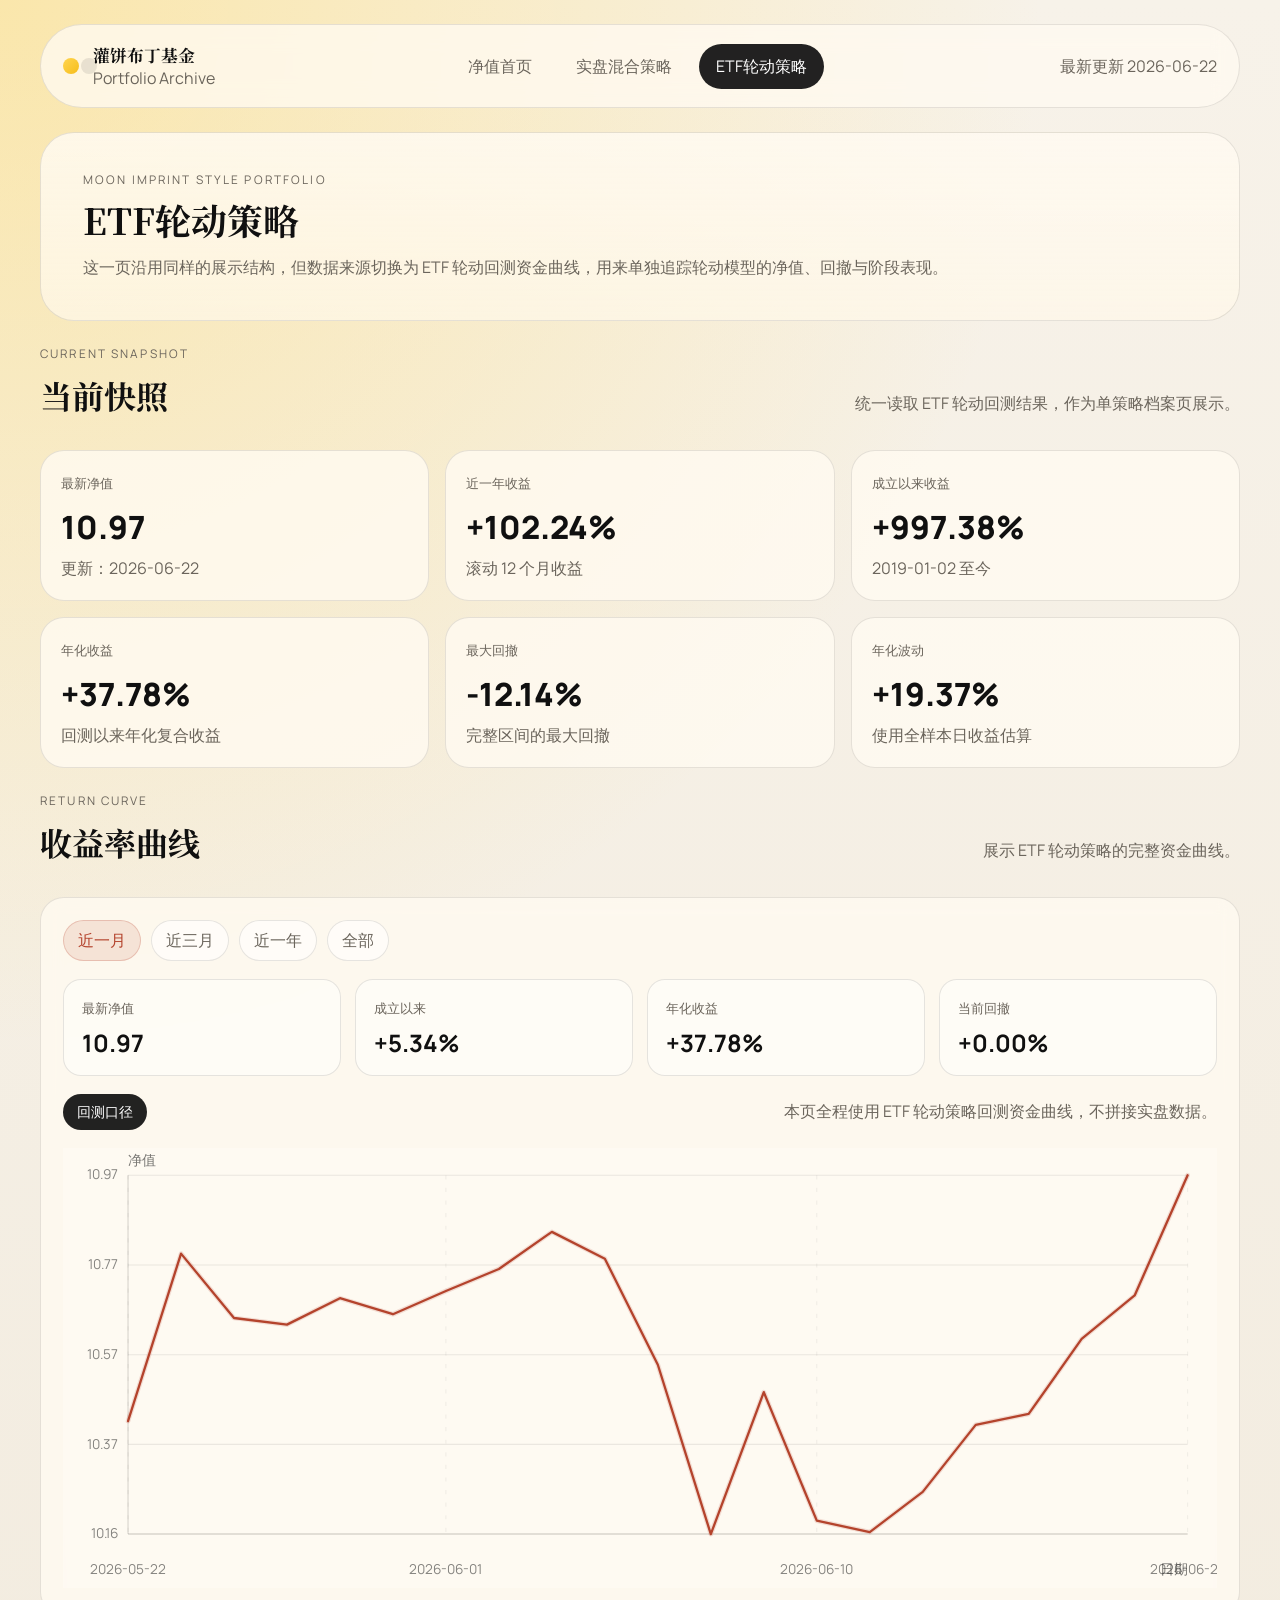
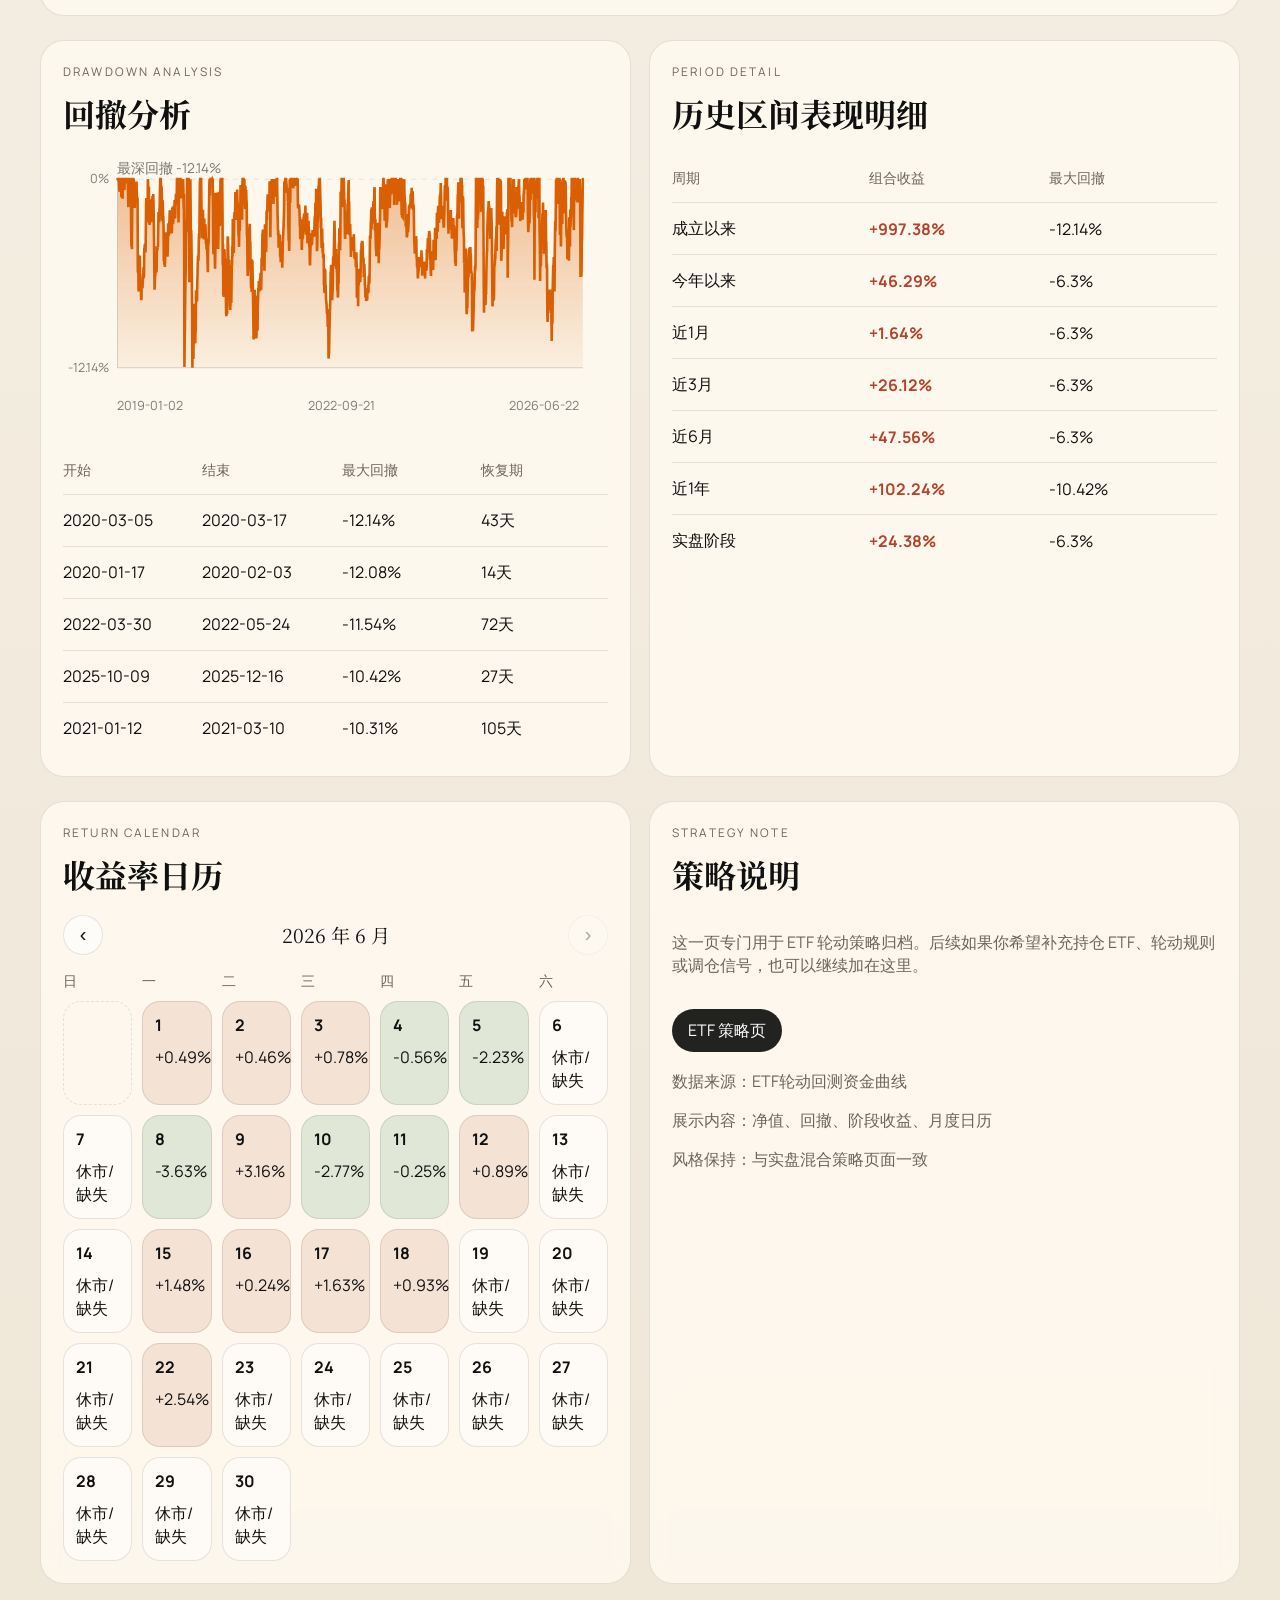
==== etf-portfolio.html @ 6f4158b8 "Deploy static strategy pages" ====
<!doctype html>
<html lang="zh-CN">
  <head>
    <meta charset="UTF-8" />
    <meta name="viewport" content="width=device-width, initial-scale=1.0" />
    <title>灌饼布丁基金 | ETF轮动策略</title>
    <link rel="preconnect" href="https://fonts.googleapis.com" />
    <link rel="preconnect" href="https://fonts.gstatic.com" crossorigin />
    <link
      href="https://fonts.googleapis.com/css2?family=Manrope:wght@400;500;700;800&family=Noto+Serif+SC:wght@500;700&display=swap"
      rel="stylesheet"
    />
    <link rel="stylesheet" href="./styles.css" />
  </head>
  <body>
    <div class="page-shell">
      <header class="topbar topbar-nav">
        <div class="brand-lockup">
          <span class="brand-mark"></span>
          <div>
            <div class="brand-title">灌饼布丁基金</div>
            <div class="brand-subtitle">Portfolio Archive</div>
          </div>
        </div>
        <nav class="page-nav">
          <a href="./index.html">净值首页</a>
          <a href="./portfolio.html">实盘混合策略</a>
          <a href="./etf-portfolio.html" class="is-active">ETF轮动策略</a>
        </nav>
        <div class="topbar-note" id="portfolio-latest-date"></div>
      </header>

      <main class="portfolio-page">
        <section class="portfolio-hero">
          <div class="portfolio-hero-copy">
            <p class="eyebrow">Moon Imprint Style Portfolio</p>
            <h1>ETF轮动策略</h1>
            <p>
              这一页沿用同样的展示结构，但数据来源切换为 ETF 轮动回测资金曲线，用来单独追踪轮动模型的净值、回撤与阶段表现。
            </p>
          </div>
        </section>

        <section class="portfolio-section">
          <div class="section-heading">
            <div>
              <p class="eyebrow">Current Snapshot</p>
              <h2>当前快照</h2>
            </div>
            <p class="section-caption">统一读取 ETF 轮动回测结果，作为单策略档案页展示。</p>
          </div>
          <div class="snapshot-grid" id="snapshot-grid"></div>
        </section>

        <section class="portfolio-section">
          <div class="section-heading">
            <div>
              <p class="eyebrow">Return Curve</p>
              <h2>收益率曲线</h2>
            </div>
            <p class="section-caption">展示 ETF 轮动策略的完整资金曲线。</p>
          </div>
          <div class="card">
            <div class="range-switch" id="curve-range-switch">
              <button class="range-chip is-active" type="button" data-range="1m">近一月</button>
              <button class="range-chip" type="button" data-range="3m">近三月</button>
              <button class="range-chip" type="button" data-range="1y">近一年</button>
              <button class="range-chip" type="button" data-range="all">全部</button>
            </div>
            <div class="curve-summary">
              <div class="curve-stat">
                <small>最新净值</small>
                <strong id="curve-end-nav"></strong>
              </div>
              <div class="curve-stat">
                <small>成立以来</small>
                <strong id="curve-total-return"></strong>
              </div>
              <div class="curve-stat">
                <small>年化收益</small>
                <strong id="curve-annual-return"></strong>
              </div>
              <div class="curve-stat">
                <small>当前回撤</small>
                <strong id="curve-current-drawdown"></strong>
              </div>
            </div>
            <div class="curve-note">
              <span class="curve-pill">回测口径</span>
              <p>本页全程使用 ETF 轮动策略回测资金曲线，不拼接实盘数据。</p>
            </div>
            <svg id="portfolio-nav-chart" viewBox="0 0 1100 420" preserveAspectRatio="none"></svg>
          </div>
        </section>

        <section class="portfolio-two-col">
          <article class="card">
            <div class="card-heading">
              <p class="eyebrow">Drawdown Analysis</p>
              <h3>回撤分析</h3>
            </div>
            <svg id="portfolio-drawdown-chart" viewBox="0 0 520 260" preserveAspectRatio="none"></svg>
            <div class="drawdown-table" id="drawdown-table"></div>
          </article>

          <article class="card">
            <div class="card-heading">
              <p class="eyebrow">Period Detail</p>
              <h3>历史区间表现明细</h3>
            </div>
            <div class="interval-table" id="interval-table"></div>
          </article>
        </section>

        <section class="portfolio-two-col">
          <article class="card">
            <div class="card-heading">
              <p class="eyebrow">Return Calendar</p>
              <h3>收益率日历</h3>
            </div>
            <div class="calendar-toolbar">
              <button class="calendar-nav" id="calendar-prev" type="button">‹</button>
              <div class="calendar-head" id="calendar-head"></div>
              <button class="calendar-nav" id="calendar-next" type="button">›</button>
            </div>
            <div class="calendar-grid" id="calendar-grid"></div>
          </article>

          <article class="card">
            <div class="card-heading">
              <p class="eyebrow">Strategy Note</p>
              <h3>策略说明</h3>
            </div>
            <div class="allocation-lock">
              <p>这一页专门用于 ETF 轮动策略归档。后续如果你希望补充持仓 ETF、轮动规则或调仓信号，也可以继续加在这里。</p>
              <div class="allocation-pill">ETF 策略页</div>
              <ul class="narrative-list">
                <li>数据来源：ETF轮动回测资金曲线</li>
                <li>展示内容：净值、回撤、阶段收益、月度日历</li>
                <li>风格保持：与实盘混合策略页面一致</li>
              </ul>
            </div>
          </article>
        </section>
      </main>
    </div>

    <script src="./data/etf_performance.js"></script>
    <script>
      window.__PERFORMANCE_DATA__ = window.__ETF_PERFORMANCE_DATA__;
    </script>
    <script src="./app.js"></script>
    <script src="./portfolio.js"></script>
  </body>
  </html>
---- styles.css ----
:root {
  --bg: #f4efe6;
  --paper: #fffaf1;
  --ink: #101010;
  --muted: #6b655c;
  --line: rgba(16, 16, 16, 0.1);
  --accent: #ffd54f;
  --accent-deep: #f6bd1b;
  --live: #d95f02;
  --backtest: #111111;
  --positive: #136f3a;
  --negative: #b4432c;
}

* {
  box-sizing: border-box;
}

body {
  margin: 0;
  font-family: "Manrope", sans-serif;
  background:
    radial-gradient(circle at top left, rgba(255, 213, 79, 0.4), transparent 30%),
    linear-gradient(180deg, #f7f2e9 0%, #efe7d8 100%);
  color: var(--ink);
}

.page-shell {
  width: min(1200px, calc(100% - 32px));
  margin: 0 auto;
  padding: 24px 0 48px;
}

.topbar,
.hero,
.metrics-section,
.chart-section,
.split-section,
.returns-section {
  margin-bottom: 24px;
}

.topbar {
  display: flex;
  align-items: center;
  justify-content: space-between;
  padding: 18px 22px;
  border: 1px solid var(--line);
  border-radius: 999px;
  backdrop-filter: blur(12px);
  background: rgba(255, 250, 241, 0.78);
}

.topbar-nav {
  gap: 16px;
}

.page-nav {
  display: flex;
  align-items: center;
  gap: 10px;
}

.page-nav a {
  text-decoration: none;
  color: var(--muted);
  padding: 10px 16px;
  border-radius: 999px;
  border: 1px solid transparent;
}

.page-nav a.is-active {
  color: #fff;
  background: rgba(16, 16, 16, 0.92);
}

.brand-lockup {
  display: flex;
  gap: 14px;
  align-items: center;
}

.brand-mark {
  width: 16px;
  height: 16px;
  border-radius: 50%;
  background: linear-gradient(135deg, var(--accent) 0%, var(--accent-deep) 100%);
  box-shadow: 18px 0 0 rgba(16, 16, 16, 0.09);
}

.brand-title,
.hero h1,
.section-heading h2,
.card-heading h3,
.hero-panel-value {
  font-family: "Noto Serif SC", serif;
}

.brand-title {
  font-size: 1.05rem;
  font-weight: 700;
}

.brand-subtitle,
.topbar-note,
.eyebrow,
.hero-text,
.card p,
.narrative-list,
.metric-card p,
.metric-card span,
.hero-panel-grid span {
  color: var(--muted);
}

.hero {
  display: grid;
  grid-template-columns: 1.3fr 0.9fr;
  gap: 22px;
  padding: 42px;
  border-radius: 34px;
  background: linear-gradient(135deg, #ffd95a 0%, #ffd04b 60%, #ffc736 100%);
  min-height: 520px;
  position: relative;
  overflow: hidden;
}

.hero::after {
  content: "";
  position: absolute;
  inset: auto -8% -18% auto;
  width: 360px;
  height: 360px;
  border-radius: 50%;
  background: rgba(255, 250, 241, 0.24);
  filter: blur(4px);
}

.hero-copy {
  position: relative;
  z-index: 1;
  display: flex;
  flex-direction: column;
  justify-content: space-between;
}

.eyebrow {
  margin: 0 0 10px;
  letter-spacing: 0.18em;
  text-transform: uppercase;
  font-size: 0.74rem;
}

.hero h1 {
  margin: 0;
  font-size: clamp(2.4rem, 5vw, 4.6rem);
  line-height: 1.08;
  max-width: 12ch;
}

.hero-text {
  max-width: 52ch;
  font-size: 1rem;
  line-height: 1.8;
  margin-top: 22px;
}

.hero-badges {
  display: flex;
  gap: 10px;
  flex-wrap: wrap;
  margin-top: 28px;
}

.badge {
  display: inline-flex;
  align-items: center;
  gap: 8px;
  padding: 11px 16px;
  border: 1px solid rgba(16, 16, 16, 0.1);
  border-radius: 999px;
  background: rgba(255, 250, 241, 0.55);
  font-size: 0.92rem;
}

.badge-strong {
  background: rgba(16, 16, 16, 0.92);
  color: #fff;
}

.hero-panel,
.card,
.metric-card,
.chart-card {
  border: 1px solid var(--line);
  background: rgba(255, 250, 241, 0.82);
  backdrop-filter: blur(10px);
}

.hero-panel {
  position: relative;
  z-index: 1;
  align-self: end;
  border-radius: 28px;
  padding: 26px;
}

.hero-panel-label {
  font-size: 0.85rem;
  letter-spacing: 0.16em;
  text-transform: uppercase;
  color: rgba(16, 16, 16, 0.56);
}

.hero-panel-value {
  margin-top: 10px;
  font-size: clamp(2.6rem, 4vw, 4rem);
  font-weight: 700;
}

.hero-panel-grid {
  display: grid;
  grid-template-columns: repeat(2, 1fr);
  gap: 16px;
  margin-top: 26px;
}

.hero-panel-grid strong {
  display: block;
  margin-top: 6px;
  font-size: 1.1rem;
}

.section-heading {
  display: flex;
  justify-content: space-between;
  align-items: end;
  margin-bottom: 14px;
}

.section-heading h2,
.card-heading h3 {
  margin: 0;
  font-size: 2rem;
}

.metrics-grid,
.returns-section {
  display: grid;
  gap: 18px;
}

.metrics-grid {
  grid-template-columns: repeat(4, minmax(0, 1fr));
}

.metric-card,
.card,
.chart-card {
  border-radius: 24px;
  padding: 22px;
}

.chart-host {
  position: relative;
}

.nav-tooltip {
  position: absolute;
  z-index: 5;
  min-width: 152px;
  padding: 12px 14px;
  border-radius: 16px;
  border: 1px solid rgba(16, 16, 16, 0.12);
  background: rgba(255, 250, 241, 0.95);
  backdrop-filter: blur(10px);
  box-shadow: 0 10px 30px rgba(16, 16, 16, 0.08);
  pointer-events: none;
  opacity: 0;
  transition: opacity 120ms ease;
}

.nav-tooltip strong,
.nav-tooltip span {
  display: block;
}

.nav-tooltip strong {
  margin-bottom: 6px;
}

.nav-tooltip span {
  color: var(--muted);
  line-height: 1.55;
  font-size: 0.9rem;
}

.metric-card {
  min-height: 142px;
}

.metric-card p {
  margin: 0;
  font-size: 0.88rem;
  letter-spacing: 0.06em;
  text-transform: uppercase;
}

.metric-card strong {
  display: block;
  margin-top: 18px;
  font-size: 2rem;
  font-weight: 800;
}

.metric-card span {
  display: block;
  margin-top: 8px;
  line-height: 1.6;
  font-size: 0.92rem;
}

.chart-section {
  display: grid;
  grid-template-columns: 280px 1fr;
  gap: 18px;
  align-items: stretch;
}

.chart-copy {
  padding: 20px 4px;
}

.chart-copy h2 {
  margin: 0 0 16px;
  font-family: "Noto Serif SC", serif;
  font-size: 2rem;
}

.chart-copy p {
  line-height: 1.8;
}

.chart-card {
  position: relative;
  padding-top: 54px;
}

#nav-chart,
#drawdown-chart {
  width: 100%;
  height: auto;
  display: block;
}

.split-section,
.returns-section {
  grid-template-columns: repeat(2, minmax(0, 1fr));
}

.portfolio-page {
  display: grid;
  gap: 24px;
}

.portfolio-hero,
.portfolio-section,
.portfolio-two-col {
  display: grid;
  gap: 18px;
}

.portfolio-hero {
  padding: 38px 42px;
  border-radius: 34px;
  border: 1px solid var(--line);
  background: linear-gradient(180deg, rgba(255, 250, 241, 0.86), rgba(255, 248, 233, 0.72));
}

.portfolio-hero h1 {
  margin: 0 0 12px;
  font-family: "Noto Serif SC", serif;
  font-size: clamp(1.7rem, 2.8vw, 3rem);
  line-height: 1.2;
  max-width: none;
  white-space: nowrap;
}

.portfolio-hero p:last-child,
.section-caption {
  margin: 0;
  color: var(--muted);
  line-height: 1.8;
}

.snapshot-grid {
  display: grid;
  gap: 16px;
  grid-template-columns: repeat(3, minmax(0, 1fr));
}

.portfolio-two-col {
  grid-template-columns: repeat(2, minmax(0, 1fr));
}

.snapshot-card {
  padding: 20px;
  border-radius: 24px;
  border: 1px solid var(--line);
  background: rgba(255, 250, 241, 0.82);
}

.snapshot-card small,
.snapshot-card span {
  color: var(--muted);
}

.snapshot-card strong {
  display: block;
  margin: 12px 0 8px;
  font-size: 2rem;
  font-weight: 800;
}

.curve-summary {
  display: grid;
  grid-template-columns: repeat(4, minmax(0, 1fr));
  gap: 14px;
  margin-bottom: 18px;
}

.range-switch {
  display: flex;
  gap: 10px;
  flex-wrap: wrap;
  margin-bottom: 18px;
}

.range-chip {
  border: 1px solid var(--line);
  background: rgba(255, 255, 255, 0.55);
  color: var(--muted);
  border-radius: 999px;
  padding: 8px 14px;
  cursor: pointer;
  font: inherit;
}

.range-chip.is-active {
  background: rgba(180, 67, 44, 0.12);
  color: var(--negative);
  border-color: rgba(180, 67, 44, 0.22);
}

.curve-stat {
  padding: 16px 18px;
  border-radius: 18px;
  border: 1px solid var(--line);
  background: rgba(255, 255, 255, 0.44);
}

.curve-stat small,
.curve-note p {
  color: var(--muted);
}

.curve-stat strong {
  display: block;
  margin-top: 8px;
  font-size: 1.5rem;
}

.curve-note {
  display: flex;
  align-items: center;
  justify-content: space-between;
  gap: 14px;
  margin-bottom: 18px;
}

.curve-pill {
  display: inline-flex;
  align-items: center;
  padding: 8px 14px;
  border-radius: 999px;
  background: rgba(16, 16, 16, 0.92);
  color: #fff;
  font-size: 0.86rem;
}

.curve-note p {
  margin: 0;
  line-height: 1.7;
}

.drawdown-table,
.interval-table {
  margin-top: 14px;
}

.table-row {
  display: grid;
  grid-template-columns: repeat(4, minmax(0, 1fr));
  gap: 12px;
  padding: 14px 0;
  border-top: 1px solid var(--line);
  align-items: center;
}

.interval-table .table-row {
  grid-template-columns: 1.1fr 1fr 1fr;
}

.table-head {
  border-top: none;
  color: var(--muted);
  font-size: 0.88rem;
}

.table-row em {
  font-style: normal;
  font-weight: 700;
}

.calendar-head {
  font-family: "Noto Serif SC", serif;
  font-size: 1.2rem;
}

.calendar-toolbar {
  display: flex;
  align-items: center;
  justify-content: space-between;
  gap: 12px;
  margin-bottom: 16px;
}

.calendar-nav {
  width: 40px;
  height: 40px;
  border-radius: 999px;
  border: 1px solid var(--line);
  background: rgba(255, 255, 255, 0.62);
  color: var(--ink);
  font-size: 1.25rem;
  cursor: pointer;
}

.calendar-nav:disabled {
  opacity: 0.35;
  cursor: not-allowed;
}

.calendar-grid {
  display: grid;
  grid-template-columns: repeat(7, minmax(0, 1fr));
  gap: 10px;
}

.calendar-label {
  color: var(--muted);
  font-size: 0.88rem;
}

.calendar-cell {
  min-height: 74px;
  padding: 12px;
  border-radius: 18px;
  border: 1px solid var(--line);
  background: rgba(255, 255, 255, 0.45);
}

.calendar-cell strong,
.calendar-cell span {
  display: block;
}

.calendar-cell strong {
  margin-bottom: 10px;
}

.calendar-up {
  background: rgba(180, 67, 44, 0.12);
}

.calendar-down {
  background: rgba(19, 111, 58, 0.12);
}

.calendar-empty {
  background: transparent;
  border-style: dashed;
}

.allocation-lock {
  display: grid;
  gap: 16px;
}

.allocation-pill {
  display: inline-flex;
  width: fit-content;
  padding: 10px 16px;
  border-radius: 999px;
  background: rgba(16, 16, 16, 0.92);
  color: #fff;
}

.card-heading {
  margin-bottom: 18px;
}

.narrative-list {
  list-style: none;
  padding: 0;
  margin: 0;
  display: grid;
  gap: 12px;
  line-height: 1.7;
}

.narrative-list span {
  color: var(--ink);
  font-weight: 700;
}

.year-grid {
  display: grid;
  grid-template-columns: repeat(4, minmax(0, 1fr));
  gap: 12px;
}

.year-card {
  padding: 16px;
  border-radius: 18px;
  border: 1px solid var(--line);
  background: rgba(255, 255, 255, 0.48);
}

.year-card small,
.month-label {
  color: var(--muted);
}

.year-card strong {
  display: block;
  margin-top: 8px;
  font-size: 1.28rem;
}

.month-bars {
  display: grid;
  gap: 14px;
}

.month-row {
  display: grid;
  grid-template-columns: 88px 1fr 78px;
  gap: 14px;
  align-items: center;
}

.month-track {
  height: 12px;
  border-radius: 999px;
  background: rgba(16, 16, 16, 0.08);
  overflow: hidden;
}

.month-fill {
  height: 100%;
  border-radius: 999px;
}

.is-positive {
  color: var(--positive);
}

.is-negative {
  color: var(--negative);
}

@media (max-width: 980px) {
  .hero,
  .chart-section,
  .split-section,
  .returns-section,
  .portfolio-two-col {
    grid-template-columns: 1fr;
  }

  .metrics-grid,
  .year-grid,
  .snapshot-grid {
    grid-template-columns: repeat(2, minmax(0, 1fr));
  }

  .curve-summary {
    grid-template-columns: repeat(2, minmax(0, 1fr));
  }

  .portfolio-hero h1 {
    white-space: normal;
  }
}

@media (max-width: 640px) {
  .page-shell {
    width: min(100% - 20px, 1200px);
  }

  .topbar {
    border-radius: 24px;
    padding: 18px;
    align-items: flex-start;
    gap: 12px;
    flex-direction: column;
  }

  .hero {
    padding: 24px;
    min-height: auto;
  }

  .metrics-grid,
  .year-grid,
  .snapshot-grid {
    grid-template-columns: 1fr;
  }

  .curve-summary {
    grid-template-columns: 1fr;
  }

  .hero-panel-grid {
    grid-template-columns: 1fr;
  }

  .page-nav {
    flex-wrap: wrap;
  }

  .calendar-toolbar {
    gap: 8px;
  }

  .table-row,
  .interval-table .table-row {
    grid-template-columns: 1fr;
    gap: 8px;
  }

  .curve-note {
    flex-direction: column;
    align-items: flex-start;
  }

  .month-row {
    grid-template-columns: 72px 1fr 64px;
    gap: 10px;
  }
}
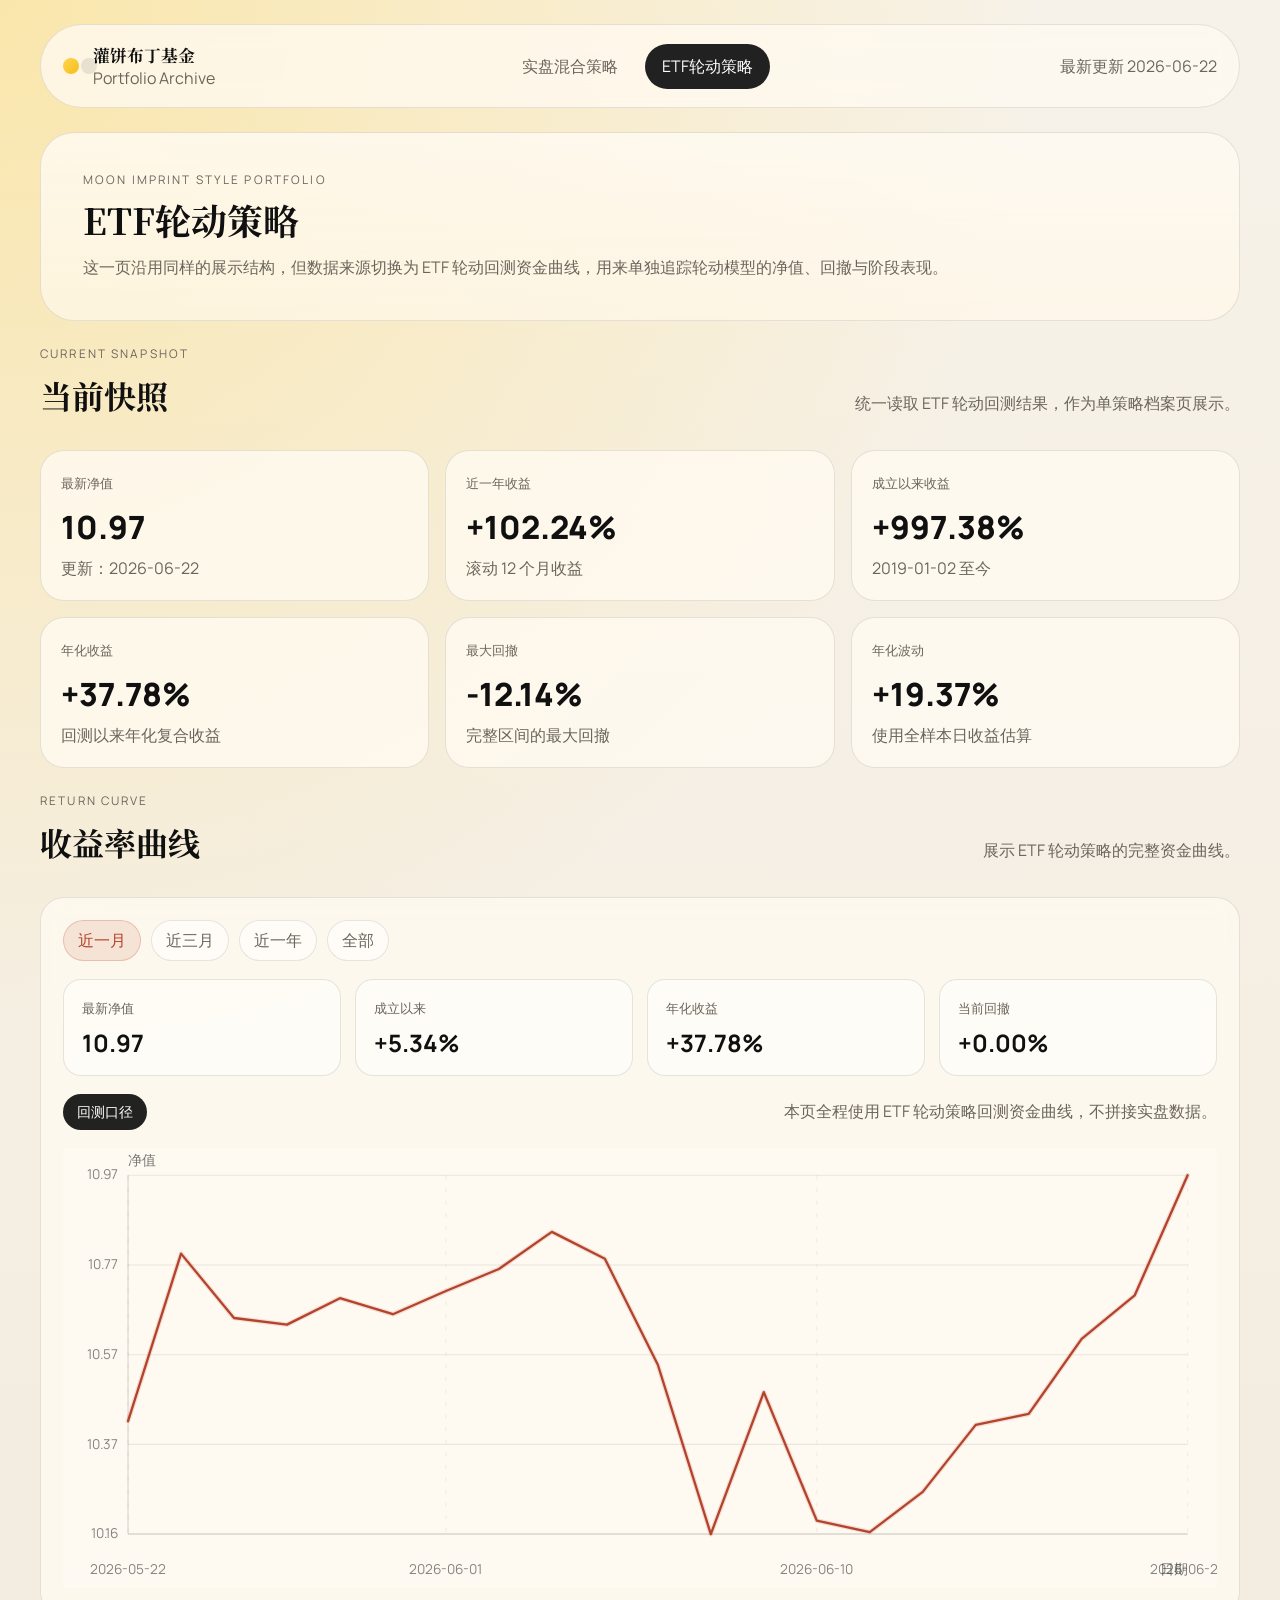
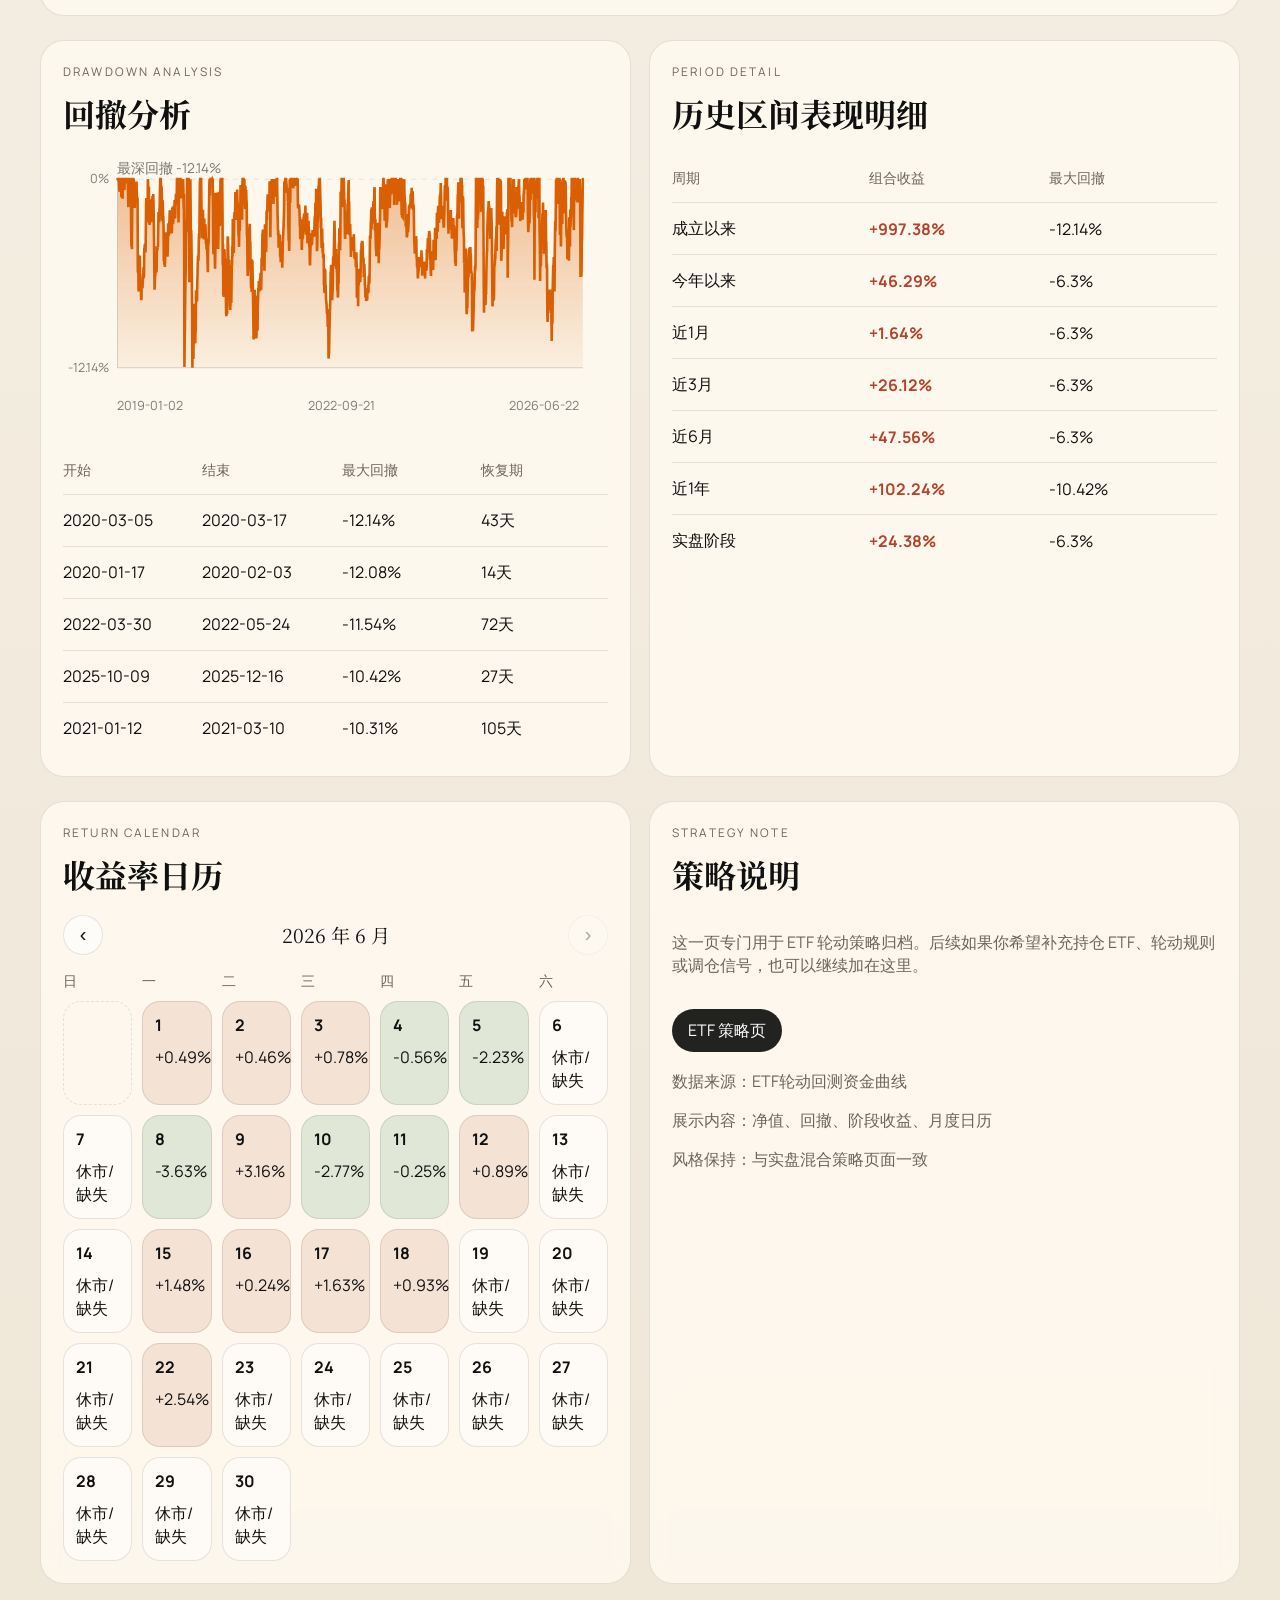
==== commit d7d0c584: "Remove standalone homepage" ====
--- a/etf-portfolio.html
+++ b/etf-portfolio.html
@@ -23,7 +23,6 @@
           </div>
         </div>
         <nav class="page-nav">
-          <a href="./index.html">净值首页</a>
           <a href="./portfolio.html">实盘混合策略</a>
           <a href="./etf-portfolio.html" class="is-active">ETF轮动策略</a>
         </nav>
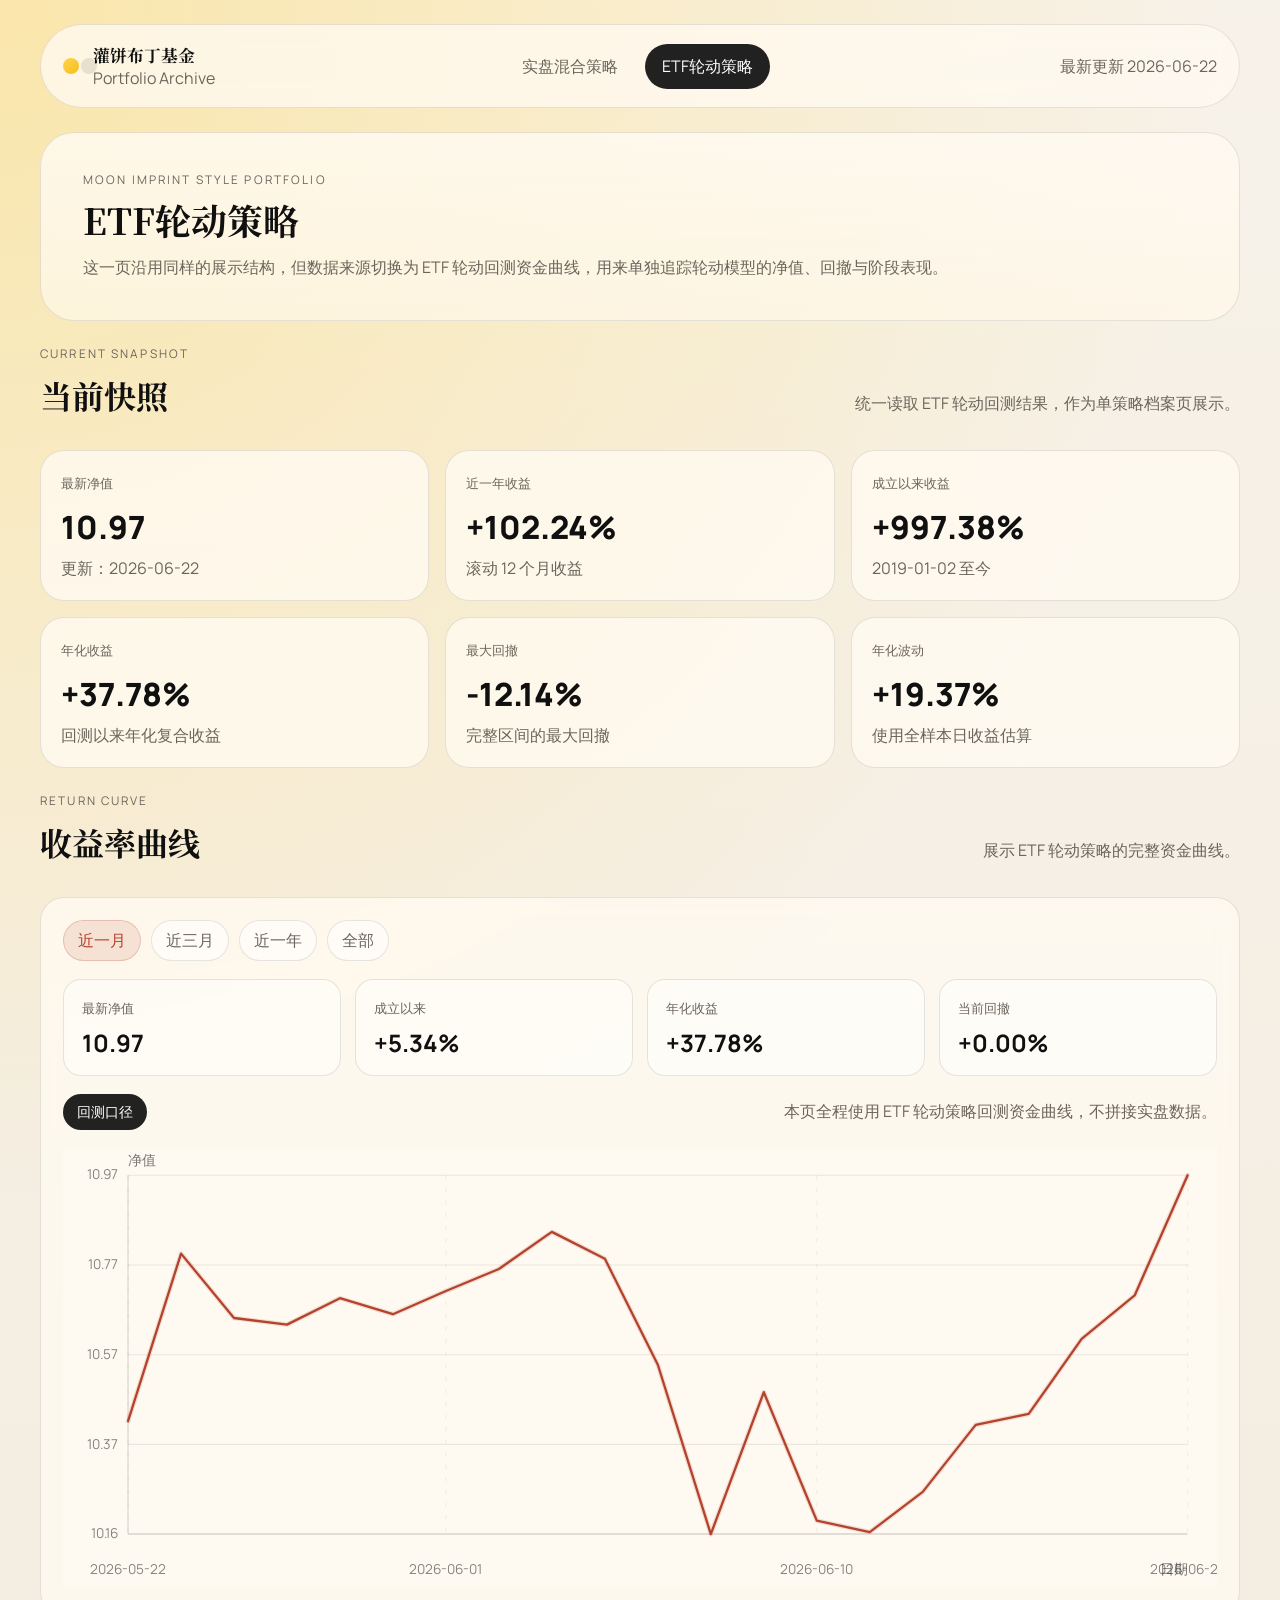
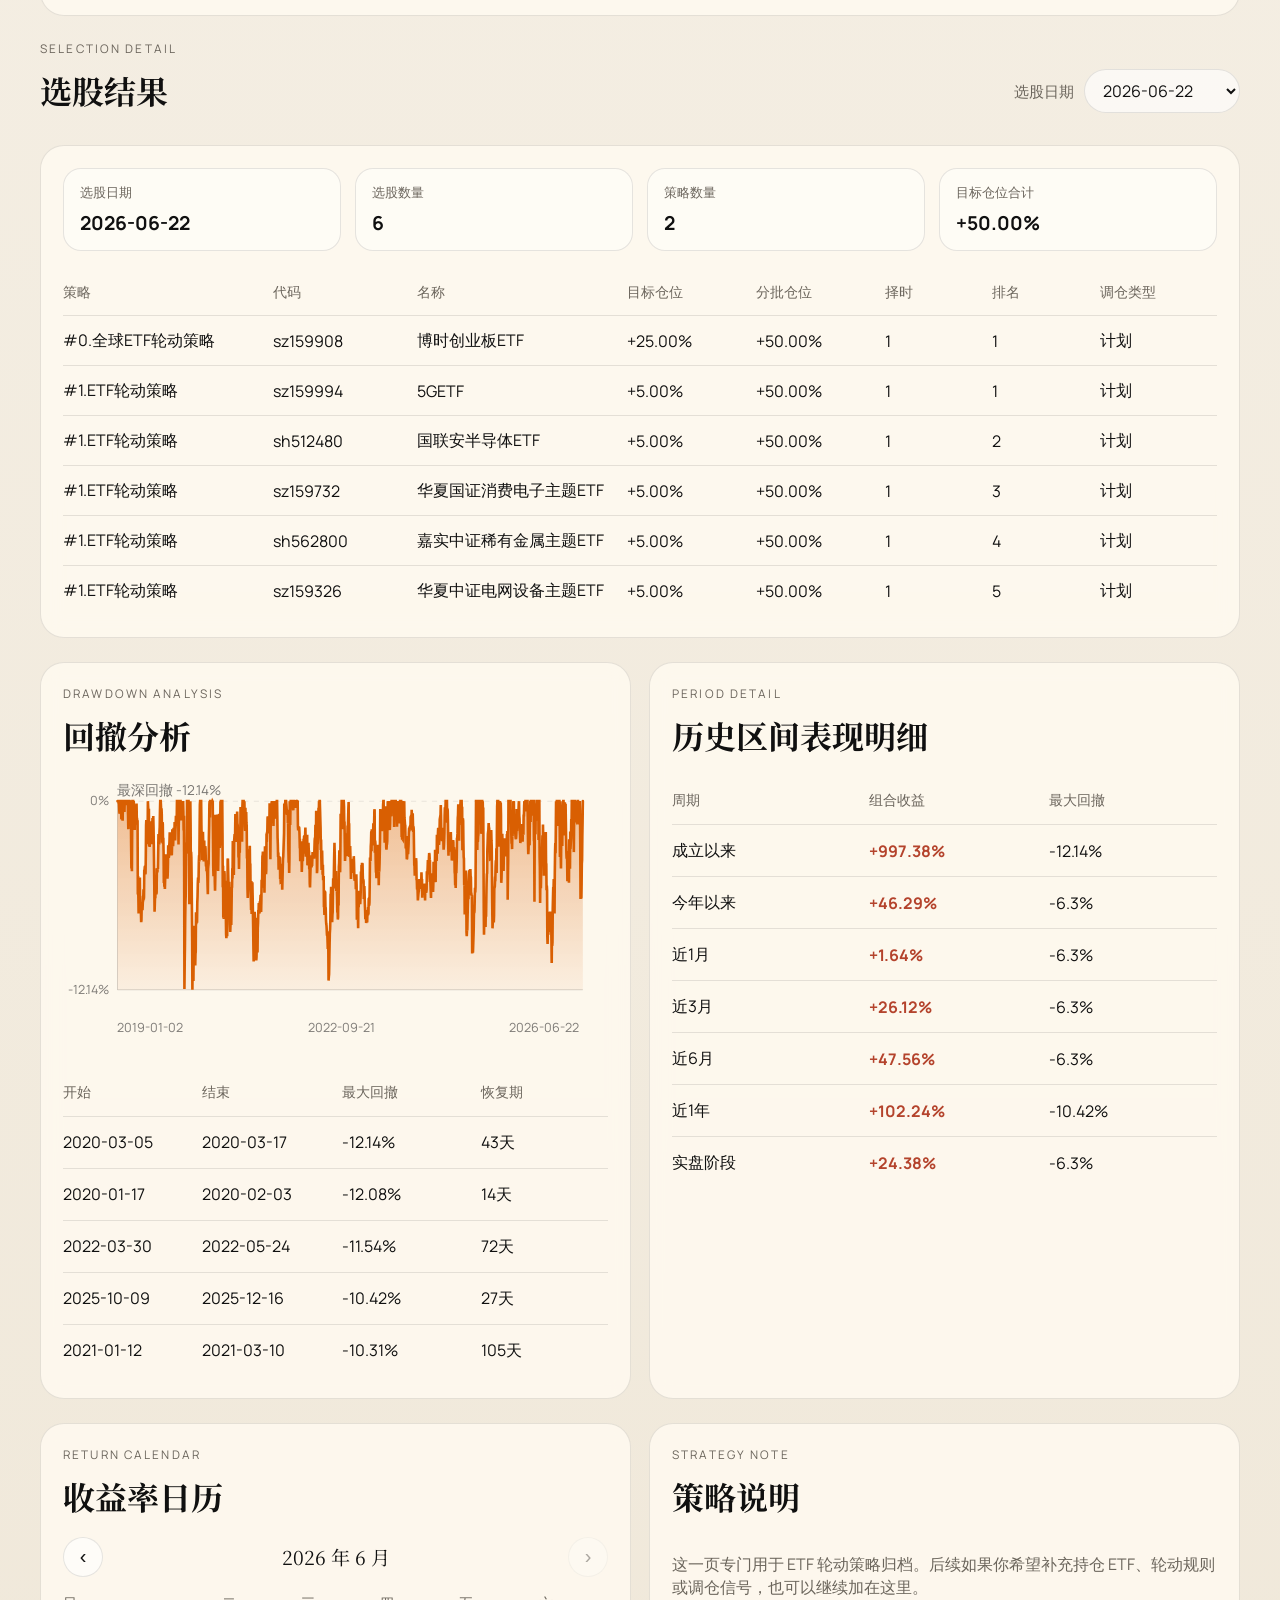
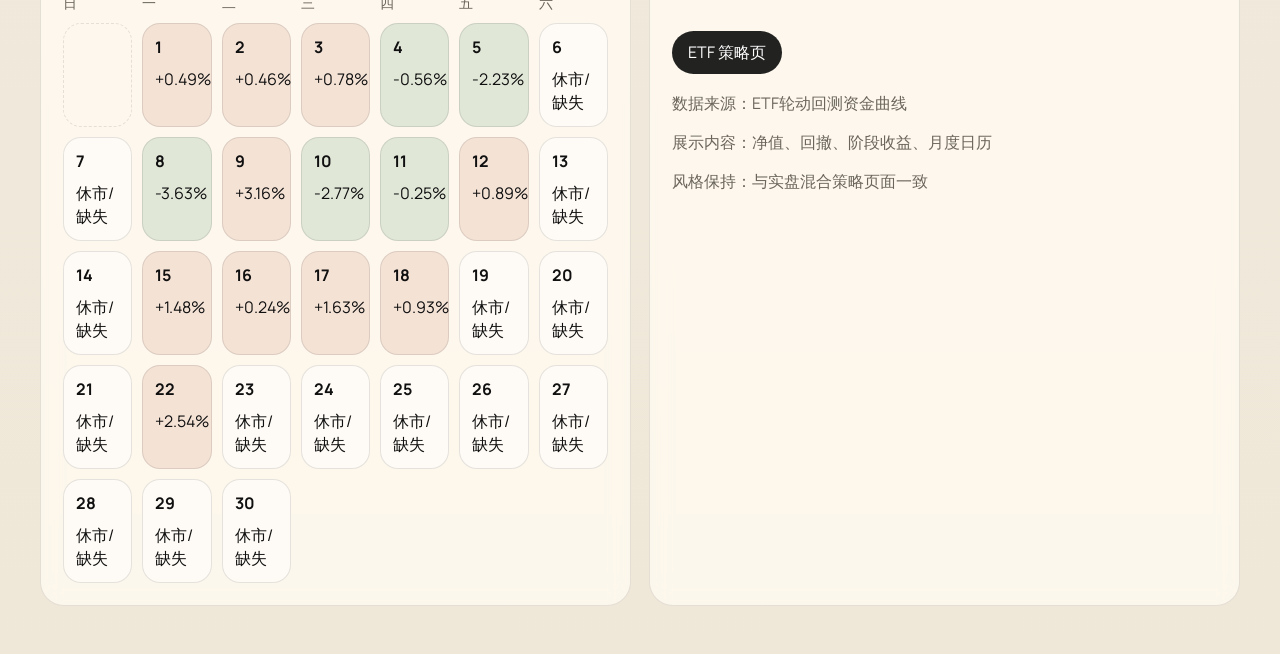
==== commit 186b2fb3: "Add ETF selection results viewer" ====
--- a/etf-portfolio.html
+++ b/etf-portfolio.html
@@ -92,6 +92,23 @@
           </div>
         </section>
 
+        <section class="portfolio-section" id="selection-section">
+          <div class="section-heading">
+            <div>
+              <p class="eyebrow">Selection Detail</p>
+              <h2>选股结果</h2>
+            </div>
+            <div class="selection-control">
+              <label for="selection-date">选股日期</label>
+              <select id="selection-date"></select>
+            </div>
+          </div>
+          <div class="card selection-card">
+            <div class="selection-summary" id="selection-summary"></div>
+            <div class="selection-table" id="selection-table"></div>
+          </div>
+        </section>
+
         <section class="portfolio-two-col">
           <article class="card">
             <div class="card-heading">
--- a/styles.css
+++ b/styles.css
@@ -522,6 +522,79 @@
   font-weight: 700;
 }
 
+.selection-control {
+  display: inline-flex;
+  align-items: center;
+  gap: 10px;
+}
+
+.selection-control label {
+  color: var(--muted);
+  font-size: 0.92rem;
+}
+
+.selection-control select {
+  min-width: 156px;
+  border: 1px solid var(--line);
+  border-radius: 999px;
+  background: rgba(255, 255, 255, 0.62);
+  color: var(--ink);
+  padding: 9px 14px;
+  font: inherit;
+}
+
+.selection-card {
+  overflow-x: auto;
+}
+
+.selection-summary {
+  display: grid;
+  grid-template-columns: repeat(4, minmax(0, 1fr));
+  gap: 14px;
+  margin-bottom: 18px;
+}
+
+.selection-summary div {
+  padding: 14px 16px;
+  border: 1px solid var(--line);
+  border-radius: 18px;
+  background: rgba(255, 255, 255, 0.46);
+}
+
+.selection-summary small {
+  display: block;
+  color: var(--muted);
+  margin-bottom: 8px;
+}
+
+.selection-summary strong {
+  font-size: 1.2rem;
+}
+
+.selection-table {
+  min-width: 920px;
+}
+
+.selection-row {
+  display: grid;
+  grid-template-columns: 1.35fr 0.9fr 1.35fr 0.8fr 0.8fr 0.65fr 0.65fr 0.8fr;
+  gap: 12px;
+  padding: 13px 0;
+  border-top: 1px solid var(--line);
+  align-items: center;
+}
+
+.selection-head {
+  border-top: none;
+  color: var(--muted);
+  font-size: 0.88rem;
+}
+
+.selection-empty {
+  color: var(--muted);
+  padding: 18px 0;
+}
+
 .calendar-head {
   font-family: "Noto Serif SC", serif;
   font-size: 1.2rem;
@@ -699,6 +772,10 @@
     grid-template-columns: repeat(2, minmax(0, 1fr));
   }
 
+  .selection-summary {
+    grid-template-columns: repeat(2, minmax(0, 1fr));
+  }
+
   .portfolio-hero h1 {
     white-space: normal;
   }
@@ -755,6 +832,20 @@
     align-items: flex-start;
   }
 
+  .selection-control {
+    width: 100%;
+    justify-content: space-between;
+  }
+
+  .selection-control select {
+    min-width: 0;
+    flex: 1;
+  }
+
+  .selection-summary {
+    grid-template-columns: 1fr;
+  }
+
   .month-row {
     grid-template-columns: 72px 1fr 64px;
     gap: 10px;
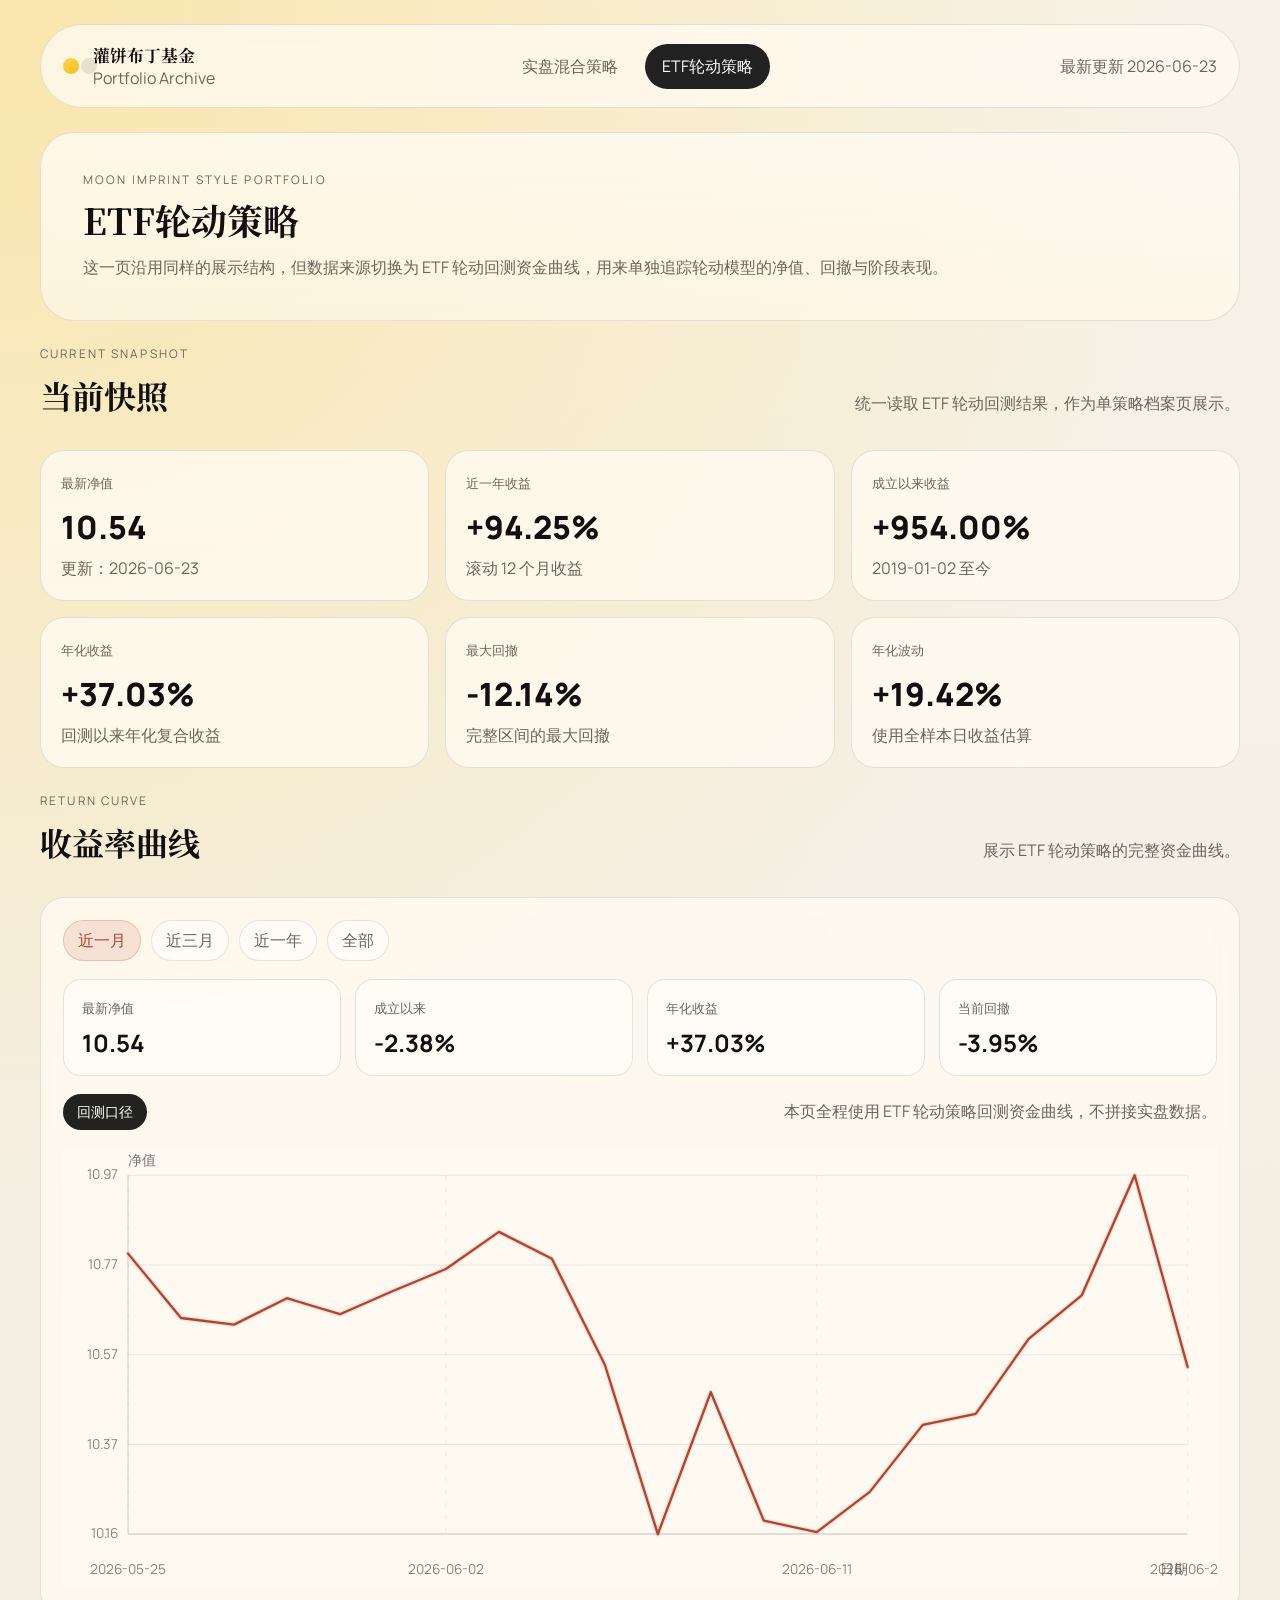
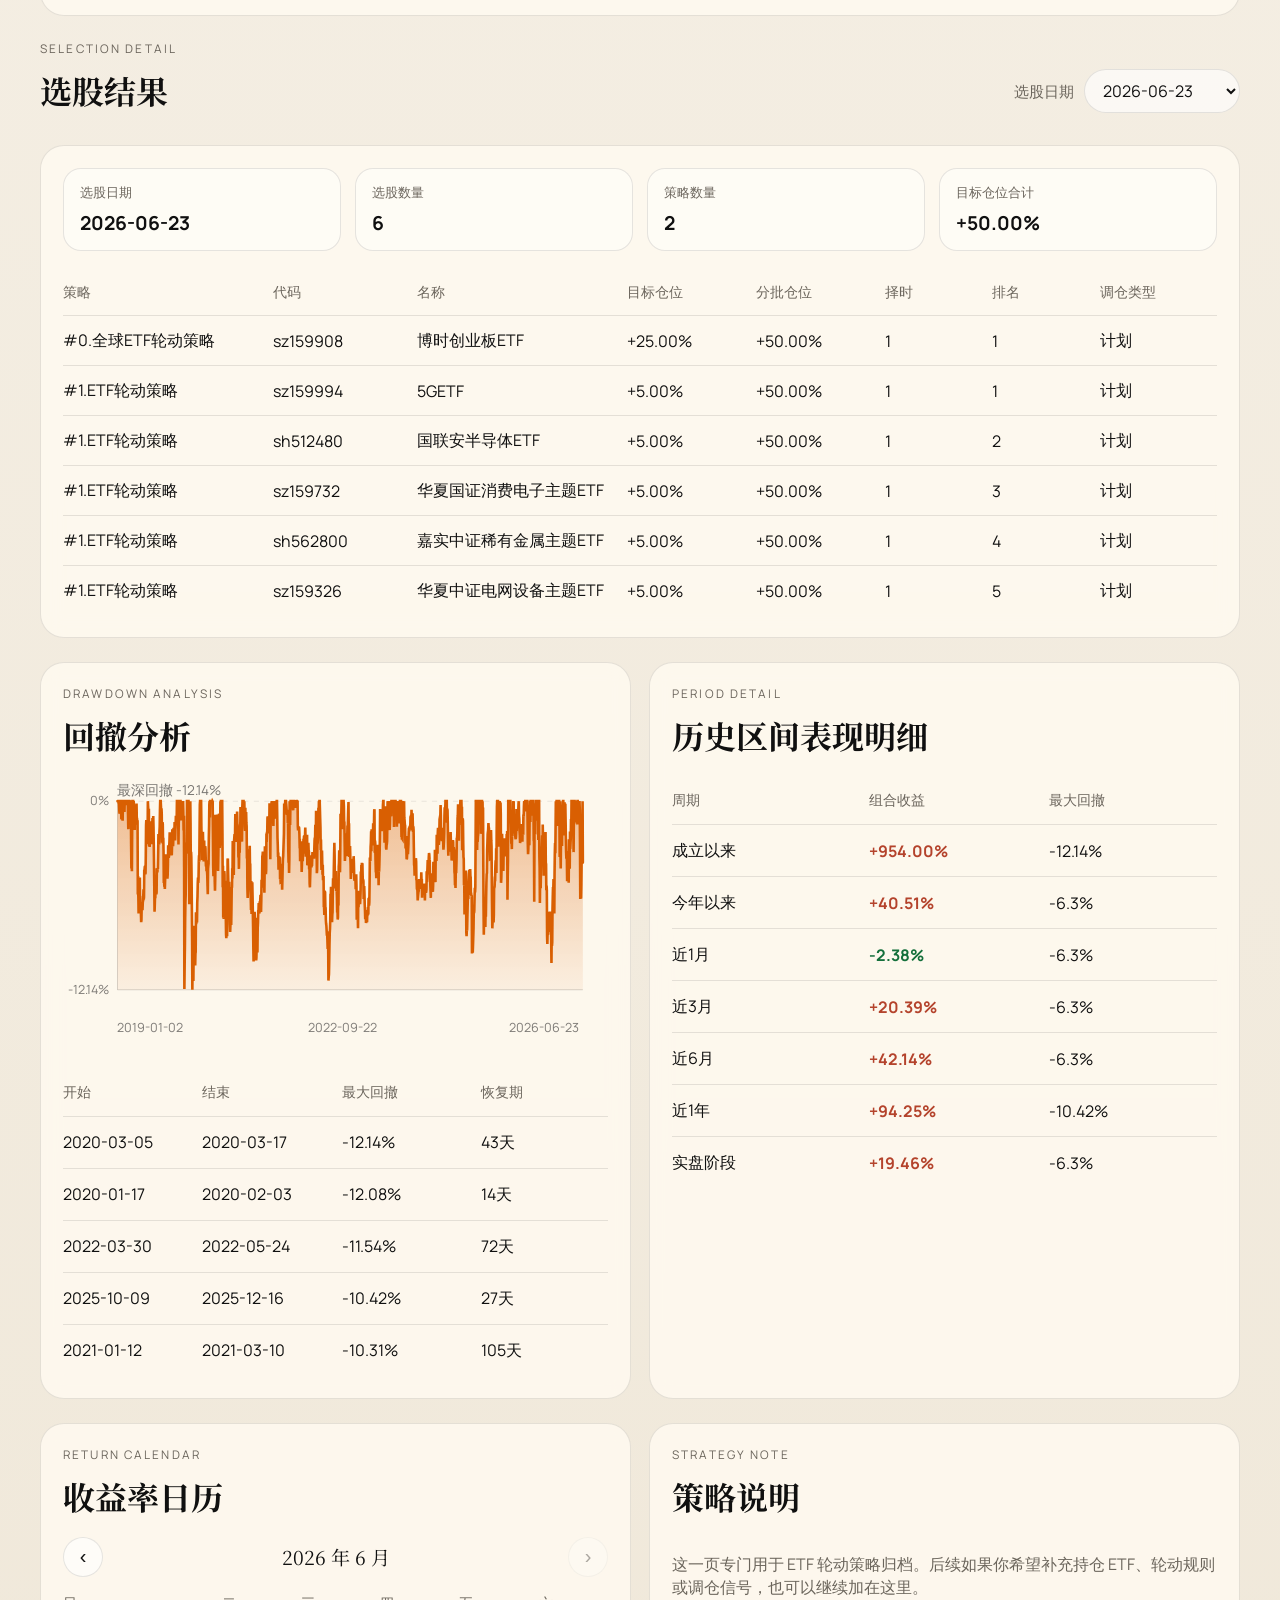
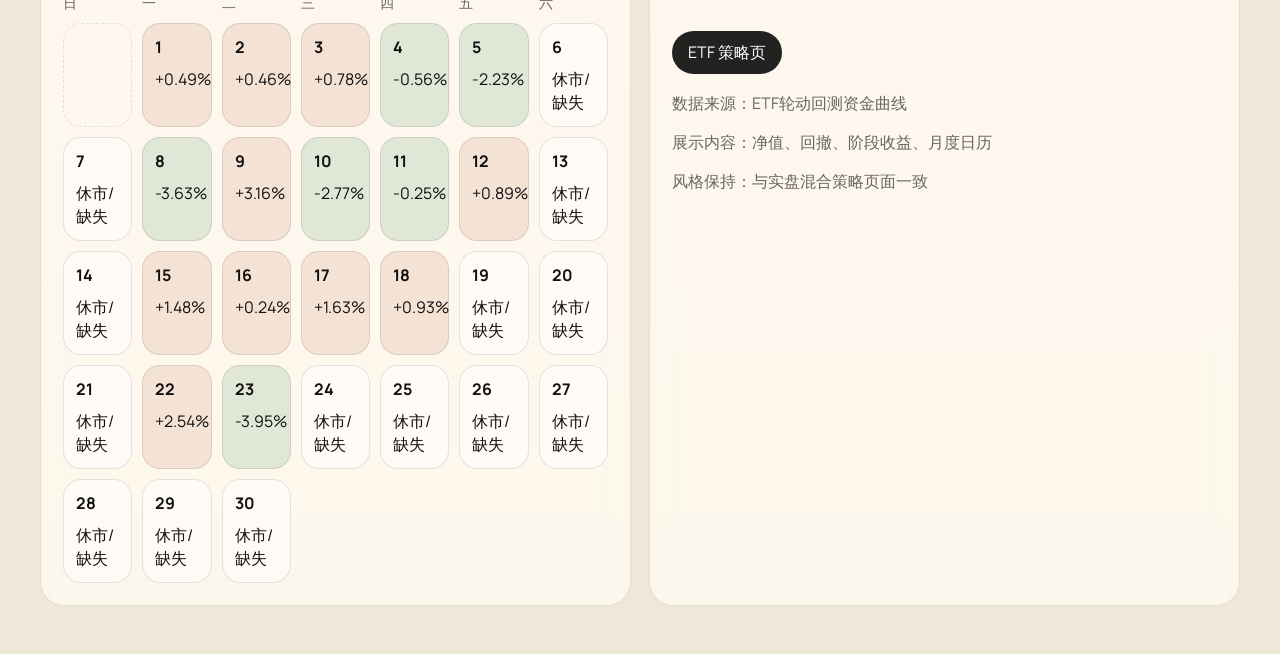
==== commit 7826b8f7: "Prevent cached performance data" ====
--- a/etf-portfolio.html
+++ b/etf-portfolio.html
@@ -161,7 +161,9 @@
       </main>
     </div>
 
-    <script src="./data/etf_performance.js"></script>
+    <script>
+      document.write('<script src="./data/etf_performance.js?v=' + Date.now() + '"><\/script>');
+    </script>
     <script>
       window.__PERFORMANCE_DATA__ = window.__ETF_PERFORMANCE_DATA__;
     </script>
